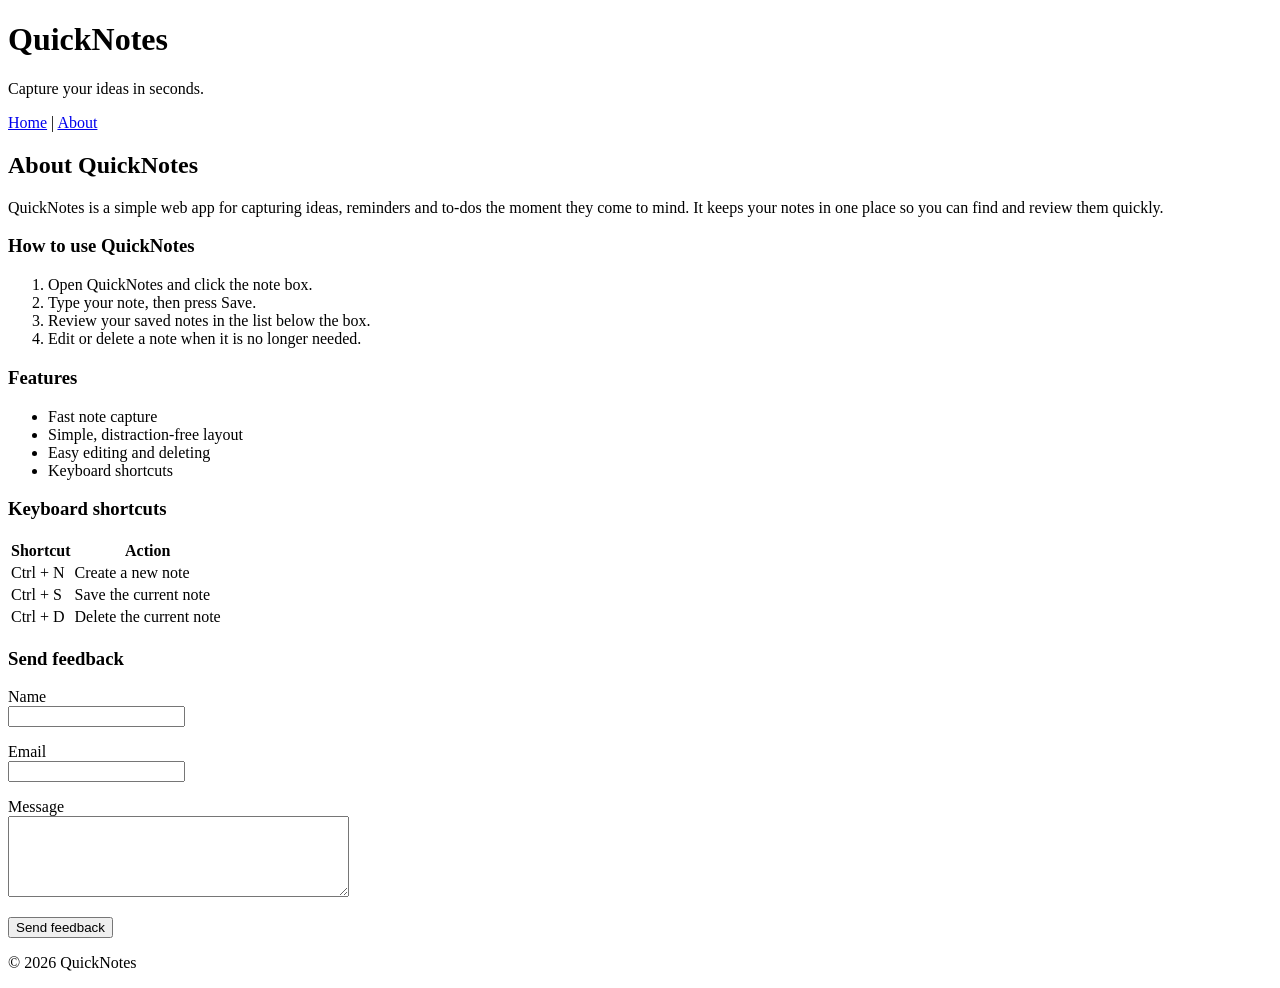
==== day2/about.html @ d6663651 "Day 2 assignment" ====
<!DOCTYPE html>
<html lang="en">
<head>
  <meta charset="UTF-8">
  <meta name="viewport" content="width=device-width, initial-scale=1.0">
  <title>About QuickNotes</title>
</head>
<body>
  <header>
    <h1>QuickNotes</h1>
    <p>Capture your ideas in seconds.</p>
    <nav>
      <a href="index.html">Home</a> |
      <a href="about.html">About</a>
    </nav>
  </header>

  <main>
    <h2>About QuickNotes</h2>
    <p>
      QuickNotes is a simple web app for capturing ideas, reminders and to-dos
      the moment they come to mind. It keeps your notes in one place so you can
      find and review them quickly.
    </p>

    <section>
      <h3>How to use QuickNotes</h3>
      <ol>
        <li>Open QuickNotes and click the note box.</li>
        <li>Type your note, then press Save.</li>
        <li>Review your saved notes in the list below the box.</li>
        <li>Edit or delete a note when it is no longer needed.</li>
      </ol>
    </section>

    <section>
      <h3>Features</h3>
      <ul class="features">
        <li>Fast note capture</li>
        <li>Simple, distraction-free layout</li>
        <li>Easy editing and deleting</li>
        <li>Keyboard shortcuts</li>
      </ul>
    </section>

    <section>
      <h3>Keyboard shortcuts</h3>
      <table>
        <thead>
          <tr>
            <th>Shortcut</th>
            <th>Action</th>
          </tr>
        </thead>
        <tbody>
          <tr>
            <td>Ctrl + N</td>
            <td>Create a new note</td>
          </tr>
          <tr>
            <td>Ctrl + S</td>
            <td>Save the current note</td>
          </tr>
          <tr>
            <td>Ctrl + D</td>
            <td>Delete the current note</td>
          </tr>
        </tbody>
      </table>
    </section>

    <section>
      <h3>Send feedback</h3>
      <form action="#" method="post">
        <p>
          <label for="name">Name</label><br>
          <input type="text" id="name" name="name" required>
        </p>
        <p>
          <label for="email">Email</label><br>
          <input type="email" id="email" name="email" required>
        </p>
        <p>
          <label for="message">Message</label><br>
          <textarea id="message" name="message" rows="5" cols="40" required></textarea>
        </p>
        <button type="submit">Send feedback</button>
      </form>
    </section>
  </main>

  <footer>
    <p>&copy; 2026 QuickNotes</p>
  </footer>
</body>
</html>
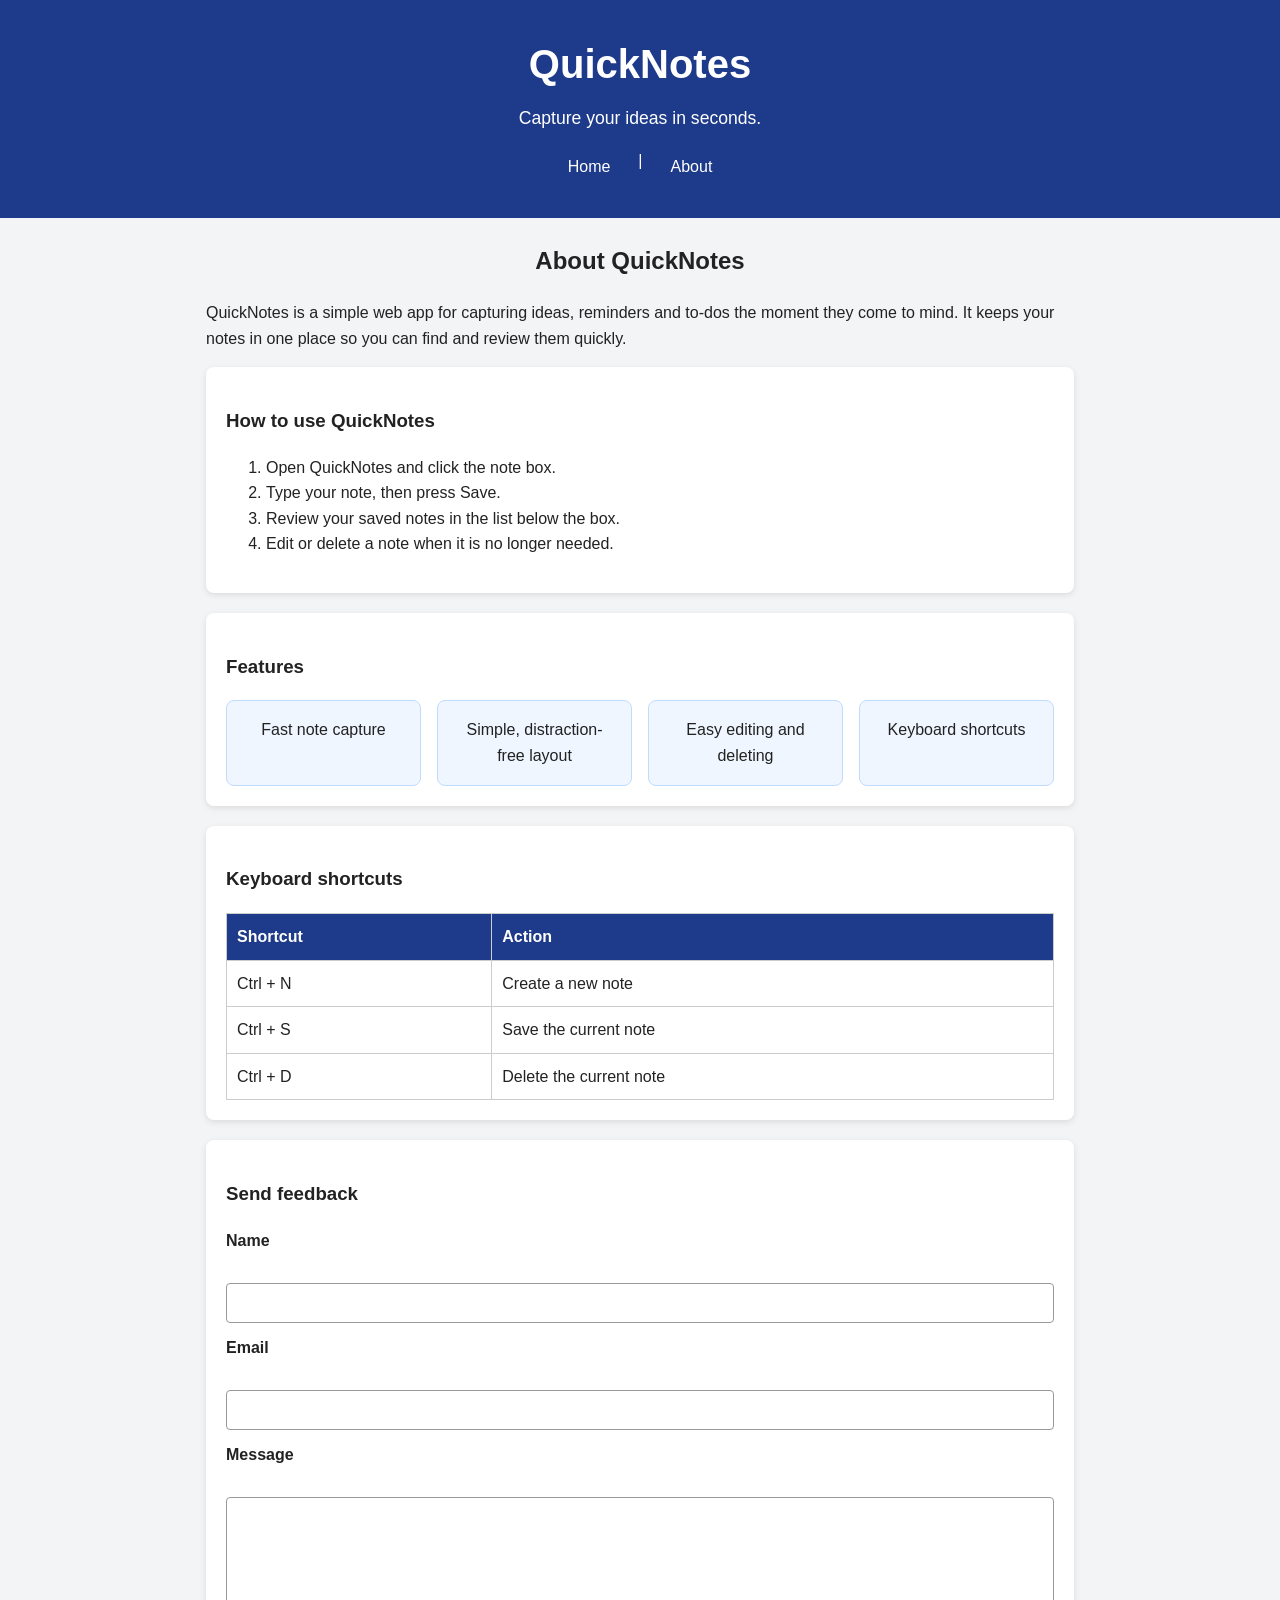
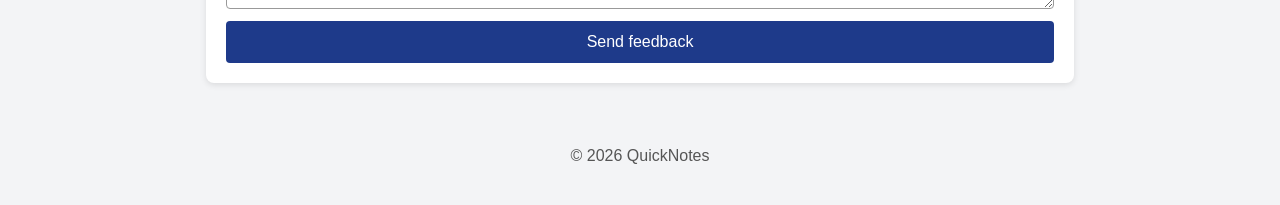
==== commit fb8e2af7: "Day 2 assignment" ====
--- a/day2/about.html
+++ b/day2/about.html
@@ -4,6 +4,7 @@
   <meta charset="UTF-8">
   <meta name="viewport" content="width=device-width, initial-scale=1.0">
   <title>About QuickNotes</title>
+  <link rel="stylesheet" href="style.css">
 </head>
 <body>
   <header>
--- a/day2/style.css
+++ b/day2/style.css
@@ -0,0 +1,187 @@
+/* ---------- Reset and base ---------- */
+*,
+*::before,
+*::after {
+  box-sizing: border-box;
+}
+
+body {
+  margin: 0;
+  font-family: Arial, Helvetica, sans-serif;
+  line-height: 1.6;
+  color: #222;
+  background-color: #f3f4f6;
+}
+
+/* ---------- Header ---------- */
+header {
+  background-color: #1e3a8a;
+  color: #fff;
+  text-align: center;
+  padding: 32px 16px;
+}
+
+header h1 {
+  margin: 0 0 8px;
+  font-size: 2.5rem;
+}
+
+header p {
+  margin: 0 0 16px;
+  font-size: 1.1rem;
+}
+
+/* ---------- Navigation (Flexbox) ---------- */
+nav {
+  display: flex;
+  justify-content: center;
+  gap: 16px;
+}
+
+nav a {
+  color: #fff;
+  text-decoration: none;
+  padding: 6px 12px;
+  border-radius: 4px;
+  transition: background-color 0.3s ease, color 0.3s ease;
+}
+
+nav a:hover,
+nav a:focus {
+  background-color: #fff;
+  color: #1e3a8a;
+}
+
+/* ---------- Main ---------- */
+main {
+  max-width: 900px;
+  margin: 24px auto;
+  padding: 0 16px;
+}
+
+main h2 {
+  text-align: center;
+}
+
+section {
+  background-color: #fff;
+  padding: 20px;
+  margin-bottom: 20px;
+  border-radius: 8px;
+  box-shadow: 0 2px 6px rgba(0, 0, 0, 0.1);
+}
+
+/* ---------- Features list (CSS Grid cards) ---------- */
+.features {
+  list-style: none;
+  padding: 0;
+  margin: 0;
+  display: grid;
+  grid-template-columns: repeat(auto-fit, minmax(180px, 1fr));
+  gap: 16px;
+}
+
+.features li {
+  background-color: #eff6ff;
+  border: 1px solid #bfdbfe;
+  border-radius: 8px;
+  padding: 16px;
+  text-align: center;
+}
+
+/* ---------- Shortcuts table ---------- */
+table {
+  width: 100%;
+  border-collapse: collapse;
+}
+
+th,
+td {
+  border: 1px solid #ccc;
+  padding: 10px;
+  text-align: left;
+}
+
+th {
+  background-color: #1e3a8a;
+  color: #fff;
+}
+
+/* ---------- Feedback form ---------- */
+form {
+  display: flex;
+  flex-direction: column;
+  gap: 12px;
+}
+
+form p {
+  margin: 0;
+}
+
+label {
+  display: block;
+  margin-bottom: 4px;
+  font-weight: bold;
+}
+
+input[type="text"],
+input[type="email"],
+textarea {
+  display: block;
+  width: 100%;
+  padding: 10px;
+  border: 1px solid #999;
+  border-radius: 4px;
+  font-size: 1rem;
+  font-family: inherit;
+}
+
+input[type="text"]:focus,
+input[type="email"]:focus,
+textarea:focus {
+  outline: 2px solid #1e3a8a;
+  border-color: #1e3a8a;
+}
+
+/* ---------- Buttons ---------- */
+button {
+  background-color: #1e3a8a;
+  color: #fff;
+  border: none;
+  border-radius: 4px;
+  padding: 12px 20px;
+  font-size: 1rem;
+  cursor: pointer;
+  transition: background-color 0.3s ease, transform 0.2s ease;
+}
+
+button:hover {
+  background-color: #2563eb;
+  transform: translateY(-2px);
+}
+
+/* ---------- Footer ---------- */
+footer {
+  text-align: center;
+  padding: 20px 16px;
+  color: #555;
+}
+
+/* ---------- Small screens ---------- */
+@media (max-width: 600px) {
+  header {
+    padding: 16px 12px;
+  }
+
+  header h1 {
+    font-size: 1.6rem;
+  }
+
+  header p {
+    font-size: 0.95rem;
+  }
+
+  section {
+    padding: 14px;
+  }
+}
